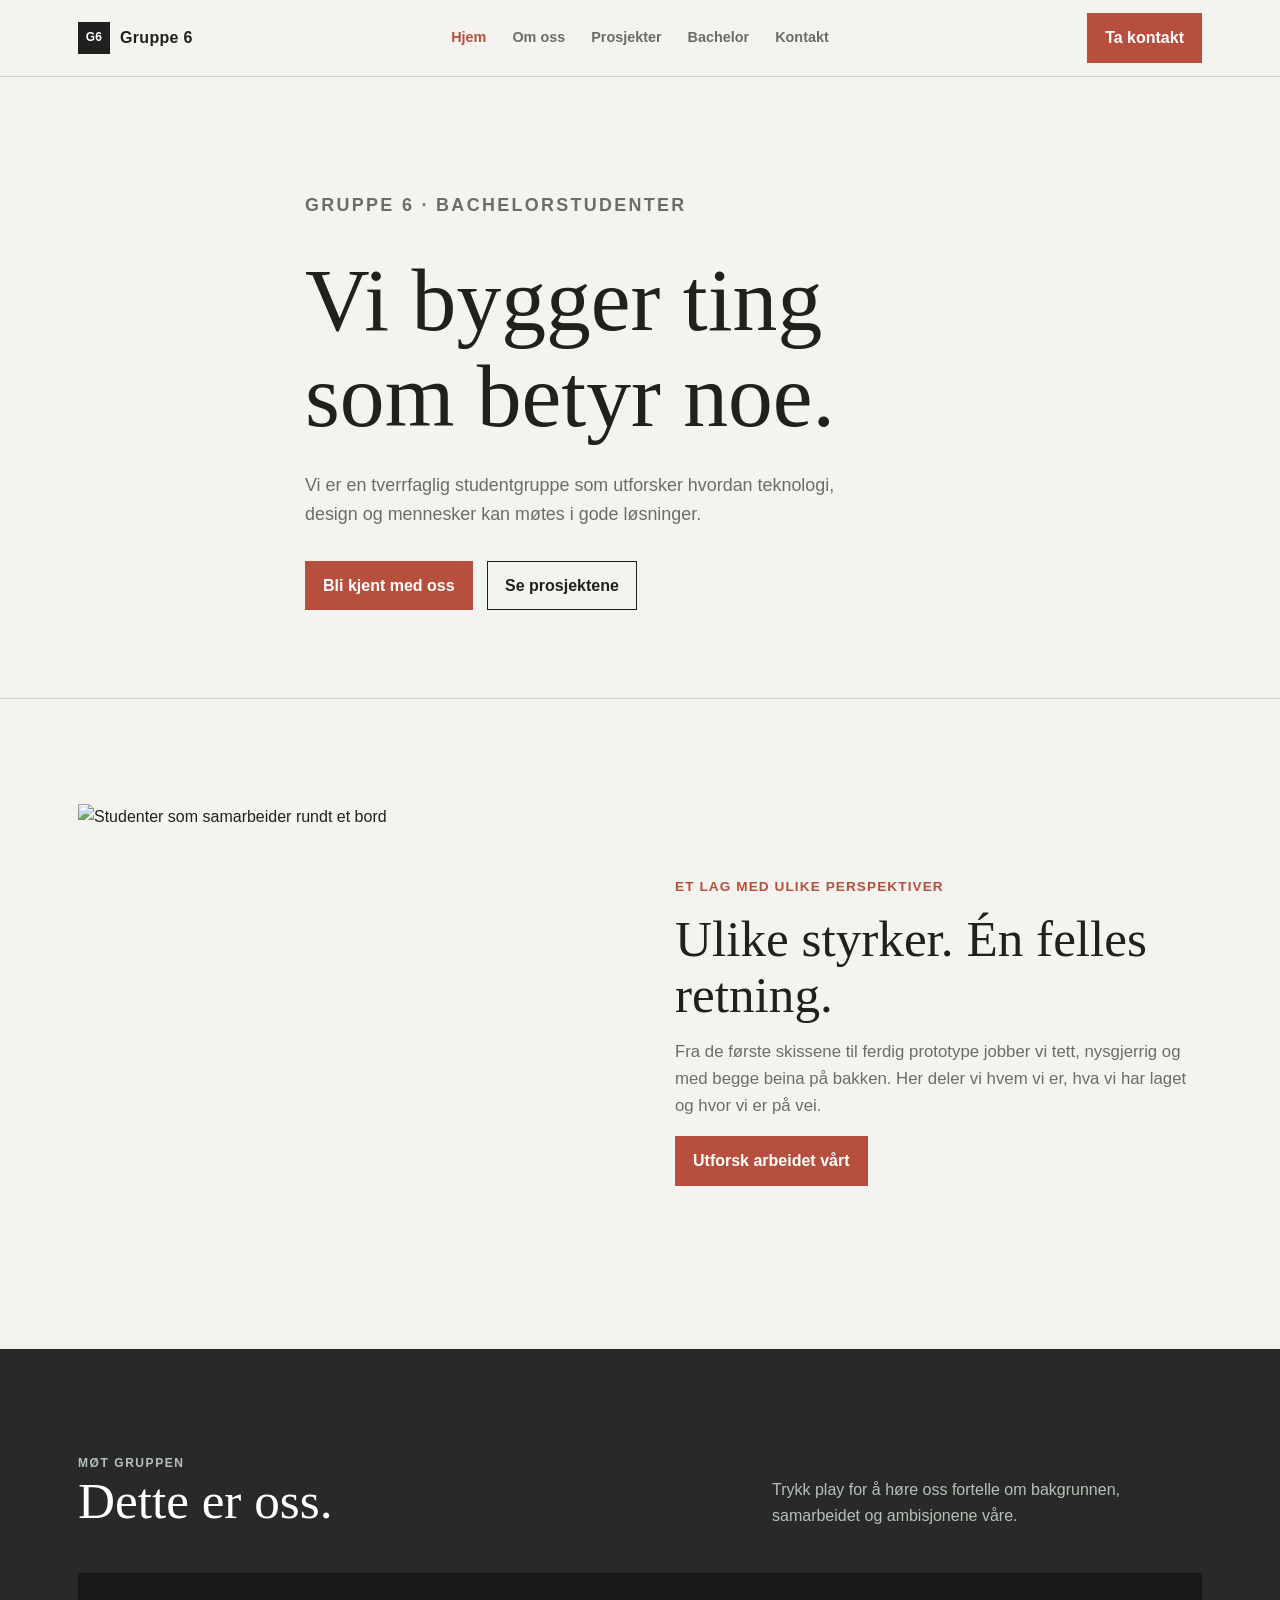
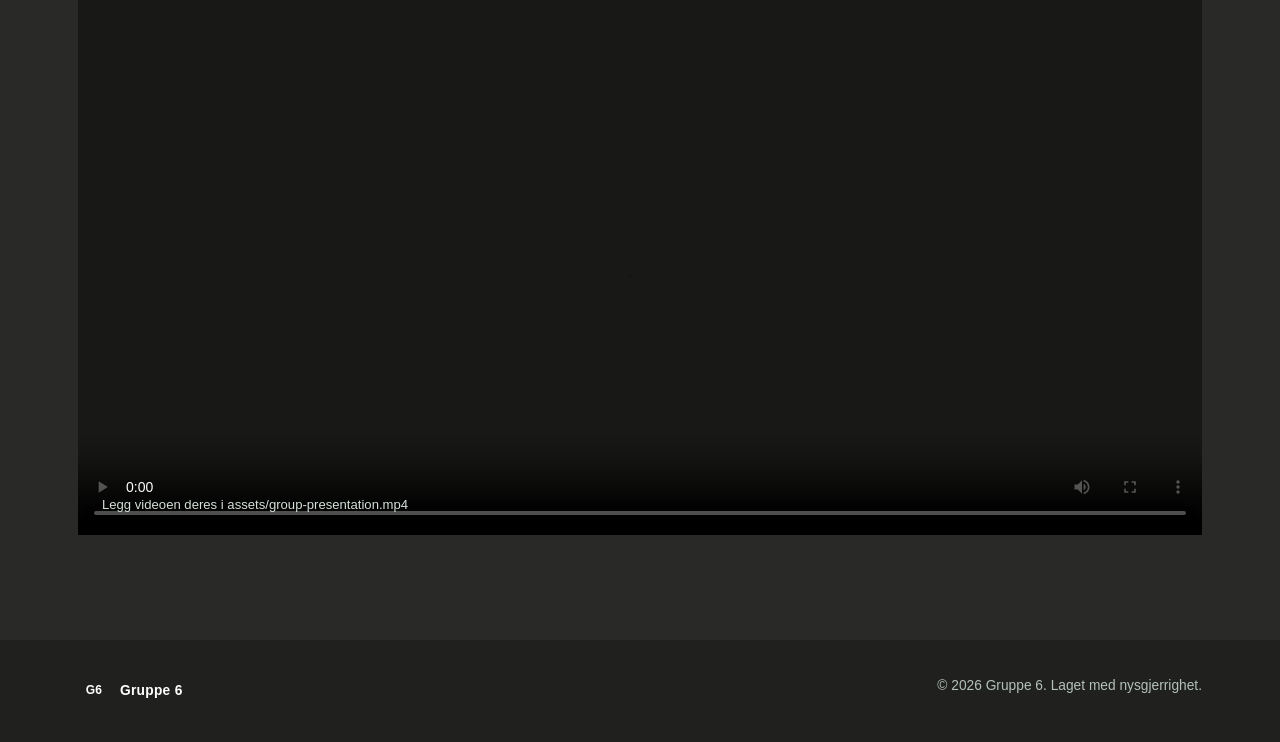
==== index.html @ b70d7d88 "Vi har begynt å lage det grunnleggende som vi skal ha i nettsiden, og legget til de ulike sidene som" ====
<!doctype html>
<html lang="no">
<head>
  <meta charset="utf-8">
  <meta name="viewport" content="width=device-width, initial-scale=1">
  <title>Gruppe 6 | Teknologi med mening</title>
  <link rel="stylesheet" href="styles.css">
</head>
<body>
  <header class="site-header"><nav class="nav" aria-label="Hovedmeny">
    <a class="logo" href="index.html"><span class="logo-mark">G6</span><span>Gruppe 6</span></a>
    <div class="nav-links"><a class="active" href="index.html">Hjem</a><a href="about.html">Om oss</a><a href="projects.html">Prosjekter</a><a href="bachelor.html">Bachelor</a><a href="contact.html">Kontakt</a></div>
    <a class="nav-cta" href="contact.html">Ta kontakt</a>
  </nav></header>

  <main>
    <section class="hero"><div class="container hero-content reveal">
      <p class="eyebrow">Gruppe 6 · Bachelorstudenter</p>
      <h1>Vi bygger ting som betyr noe.</h1>
      <p>Vi er en tverrfaglig studentgruppe som utforsker hvordan teknologi, design og mennesker kan møtes i gode løsninger.</p>
        <a class="button button-light" href="about.html">Bli kjent med oss</a>
      <a class="button button-quiet" href="projects.html">Se prosjektene</a>
    </div></section>

    <section class="section"><div class="container intro-grid">
      <img src="https://images.unsplash.com/photo-1521737711867-e3b97375f902?auto=format&fit=crop&w=1000&q=85" alt="Studenter som samarbeider rundt et bord">
      <div><p class="kicker">Et lag med ulike perspektiver</p><h2>Ulike styrker. Én felles retning.</h2><p class="prose">Fra de første skissene til ferdig prototype jobber vi tett, nysgjerrig og med begge beina på bakken. Her deler vi hvem vi er, hva vi har laget og hvor vi er på vei.</p><a class="button" href="projects.html">Utforsk arbeidet vårt</a></div>
    </div></section>

    <section class="section dark-band"><div class="container">
      <div class="section-head"><div><p class="eyebrow">Møt gruppen</p><h2>Dette er oss.</h2></div><p>Trykk play for å høre oss fortelle om bakgrunnen, samarbeidet og ambisjonene våre.</p></div>
      <div class="video-frame"><video controls preload="metadata" poster="https://images.unsplash.com/photo-1529156069898-49953e39b3ac?auto=format&fit=crop&w=1400&q=80"><source src="assets/group-presentation.mp4" type="video/mp4">Nettleseren din støtter ikke videoavspilling.</video><span class="video-note">Legg videoen deres i assets/group-presentation.mp4</span></div>
    </div></section>
  </main>
  <footer class="site-footer"><div class="container footer-row"><a class="logo" href="index.html"><span class="logo-mark">G6</span><span>Gruppe 6</span></a><span>© <span data-year></span> Gruppe 6. Laget med nysgjerrighet.</span></div></footer>
  <script src="script.js"></script>
</body>
</html>
---- styles.css ----
:root {
  --ink: #20211f;
  --muted: #6b6d67;
  --paper: #f4f3ef;
  --white: #ffffff;
  --line: #d5d3cc;
  --accent: #b64f3d;
  --accent-dark: #8e392d;
  --display: Georgia, 'Times New Roman', serif;
  --body: 'Avenir Next', 'Helvetica Neue', sans-serif;
}

* { box-sizing: border-box; }
html { scroll-behavior: smooth; }
body { margin: 0; color: var(--ink); background: var(--paper); font-family: var(--body); line-height: 1.6; }
a { color: inherit; text-decoration: none; }
img { display: block; max-width: 100%; }

.site-header { position: sticky; top: 0; z-index: 10; background: rgba(244,243,239,.96); border-bottom: 1px solid var(--line); }
.nav { max-width: 1180px; margin: auto; min-height: 76px; padding: 0 28px; display: flex; align-items: center; justify-content: space-between; gap: 24px; }
.logo { display: flex; align-items: center; gap: 10px; font-weight: 700; letter-spacing: .02em; }
.logo-mark { width: 32px; height: 32px; display: grid; place-items: center; color: var(--white); background: var(--ink); border-radius: 0; font-size: .75rem; }
.nav-links { display: flex; align-items: center; gap: 26px; font-size: .9rem; font-weight: 600; }
.nav-links a { color: var(--muted); transition: color .2s ease; }
.nav-links a:hover, .nav-links a.active { color: var(--accent); }
.nav-cta, .button { display: inline-flex; align-items: center; justify-content: center; border: 1px solid var(--accent); border-radius: 0; padding: 11px 17px; background: var(--accent); color: var(--white); font: inherit; font-weight: 700; cursor: pointer; transition: background .2s ease, color .2s ease; }
.nav-cta:hover, .button:hover { background: var(--accent-dark); }

.container { max-width: 1180px; margin: auto; padding: 0 28px; }
.hero { min-height: 620px; display: flex; align-items: center; background: var(--paper); color: var(--ink); border-bottom: 1px solid var(--line); }
.hero-content { max-width: 670px; padding: 88px 0; }
.eyebrow { margin: 0 0 18px; color: var(--accent); font-weight: 800; font-size: .75rem; letter-spacing: .13em; text-transform: uppercase; }
h1, h2, h3 { line-height: 1.08; margin: 0; }
h1 { max-width: 720px; font-family: var(--display); font-size: clamp(3.5rem, 7vw, 6.4rem); font-weight: 400; letter-spacing: 0; }
h2 { font-family: var(--display); font-size: clamp(2.2rem, 4vw, 4rem); font-weight: 400; letter-spacing: 0; }
h3 { font-size: 1.25rem; }
.hero p { max-width: 560px; margin: 26px 0 32px; color: var(--muted); font-size: 1.12rem; }
.button-light { background: var(--accent); color: var(--white); }
.button-quiet { background: transparent; color: var(--ink); border-color: var(--ink); margin-left: 10px; }
.button-quiet:hover { background: var(--ink); color: var(--white); }

.section { padding: 105px 0; }
.section-head { display: flex; justify-content: space-between; align-items: end; gap: 40px; margin-bottom: 44px; }
.section-head p { max-width: 430px; margin: 0; color: var(--muted); }
.intro-grid { display: grid; grid-template-columns: 1fr 1fr; gap: 70px; align-items: center; }
.intro-grid img { width: 100%; height: 440px; object-fit: cover; border-radius: 0; filter: saturate(.7); }
.kicker { color: var(--accent); font-size: .85rem; font-weight: 800; letter-spacing: .08em; text-transform: uppercase; }
.prose { color: var(--muted); font-size: 1.05rem; }
.stats { display: grid; grid-template-columns: repeat(3, 1fr); gap: 18px; margin-top: 34px; }
.stat { padding-top: 18px; border-top: 1px solid var(--accent); }
.stat strong { display: block; font-family: var(--display); font-size: 2.1rem; font-weight: 400; }
.stat span { color: var(--muted); font-size: .88rem; }

.project-grid { display: grid; grid-template-columns: repeat(3, 1fr); gap: 22px; }
.project-card { overflow: hidden; background: var(--white); border: 1px solid var(--line); border-radius: 0; box-shadow: none; }
.project-card img { width: 100%; height: 205px; object-fit: cover; }
.project-card-body { padding: 24px; }
.project-card-body p { color: var(--muted); font-size: .94rem; }
.tag { display: inline-block; margin-bottom: 13px; color: var(--accent); font-size: .72rem; font-weight: 800; letter-spacing: .08em; text-transform: uppercase; }

.dark-band { color: var(--white); background: #292a27; }
.dark-band .section-head p, .dark-band .prose { color: #b4c1ba; }
.video-frame { overflow: hidden; position: relative; min-height: 380px; display: grid; place-items: center; background: #181916; border-radius: 0; }
.video-frame video { width: 100%; min-height: 380px; object-fit: cover; }
.video-note { position: absolute; inset: auto 24px 20px; color: #d5e0da; font-size: .82rem; pointer-events: none; }

.page-hero { padding: 100px 0 80px; background: #e8e6df; border-bottom: 1px solid var(--line); }
.page-hero p { max-width: 620px; margin: 24px 0 0; color: var(--muted); font-size: 1.12rem; }
.timeline { display: grid; grid-template-columns: 150px 1fr; gap: 24px; padding: 30px 0; border-top: 1px solid var(--line); }
.timeline:last-child { border-bottom: 1px solid var(--line); }
.timeline-year { color: var(--teal); font-weight: 800; }
.timeline p { margin: 8px 0 0; color: var(--muted); }

.contact-layout { display: grid; grid-template-columns: .8fr 1.2fr; gap: 80px; align-items: start; }
.contact-details { color: var(--muted); }
.contact-details a { color: var(--accent-dark); font-weight: 700; }
form { padding: 34px; background: var(--white); border: 1px solid var(--line); border-radius: 0; box-shadow: none; }
.form-grid { display: grid; grid-template-columns: 1fr 1fr; gap: 18px; }
label { display: grid; gap: 7px; color: var(--ink); font-size: .84rem; font-weight: 700; }
input, textarea { width: 100%; padding: 13px 14px; color: var(--ink); background: var(--paper); border: 1px solid var(--line); border-radius: 0; font: inherit; }
input:focus, textarea:focus { outline: 2px solid var(--accent); outline-offset: 1px; }
textarea { min-height: 150px; resize: vertical; }
.full { grid-column: 1 / -1; }
.form-status { margin: 16px 0 0; color: var(--accent-dark); font-weight: 700; }

.site-footer { padding: 35px 0; color: #b4c1ba; background: var(--ink); }
.footer-row { display: flex; justify-content: space-between; gap: 20px; font-size: .86rem; }
.footer-row a { color: var(--white); }
.reveal { animation: rise .7s both; }
@keyframes rise { from { opacity: 0; transform: translateY(18px); } to { opacity: 1; transform: translateY(0); } }

@media (max-width: 760px) {
  .nav { min-height: auto; padding: 18px 20px; align-items: flex-start; flex-wrap: wrap; }
  .nav-links { order: 3; width: 100%; gap: 15px; overflow-x: auto; font-size: .82rem; }
  .nav-cta { padding: 9px 12px; font-size: .82rem; }
  .container { padding: 0 20px; }
  .hero { min-height: 610px; }
  .hero-content { padding: 70px 0; }
  h1 { font-size: clamp(3rem, 16vw, 5rem); }
  .section { padding: 70px 0; }
  .section-head, .intro-grid, .contact-layout { display: block; }
  .section-head p { margin-top: 20px; }
  .intro-grid img { height: 300px; margin-bottom: 35px; }
  .project-grid { grid-template-columns: 1fr; }
  .stats { gap: 10px; }
  .stat strong { font-size: 1.7rem; }
  .timeline { grid-template-columns: 1fr; gap: 8px; }
  form { margin-top: 40px; padding: 22px; }
  .form-grid { grid-template-columns: 1fr; }
  .full { grid-column: auto; }
  .button-quiet { margin: 10px 0 0; }
  .footer-row { display: block; }
  .footer-row span { display: block; margin-top: 8px; }
}
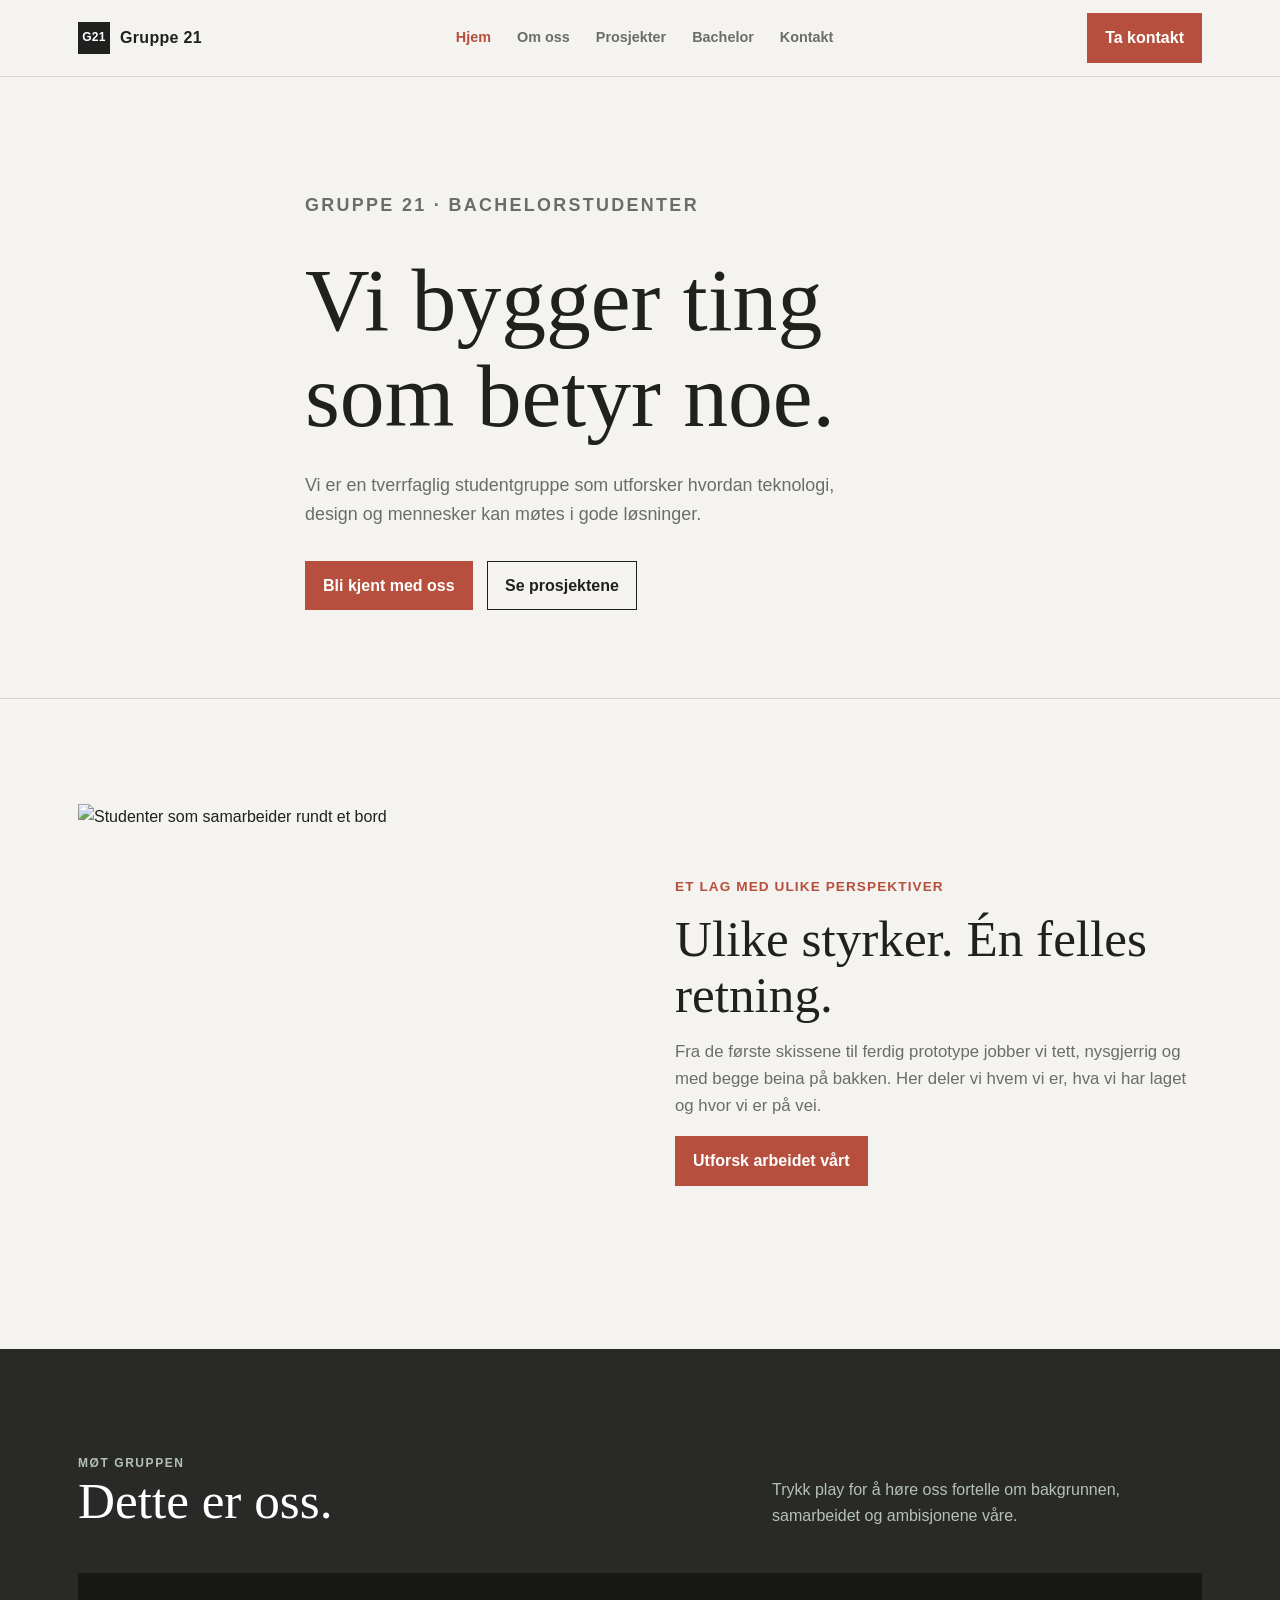
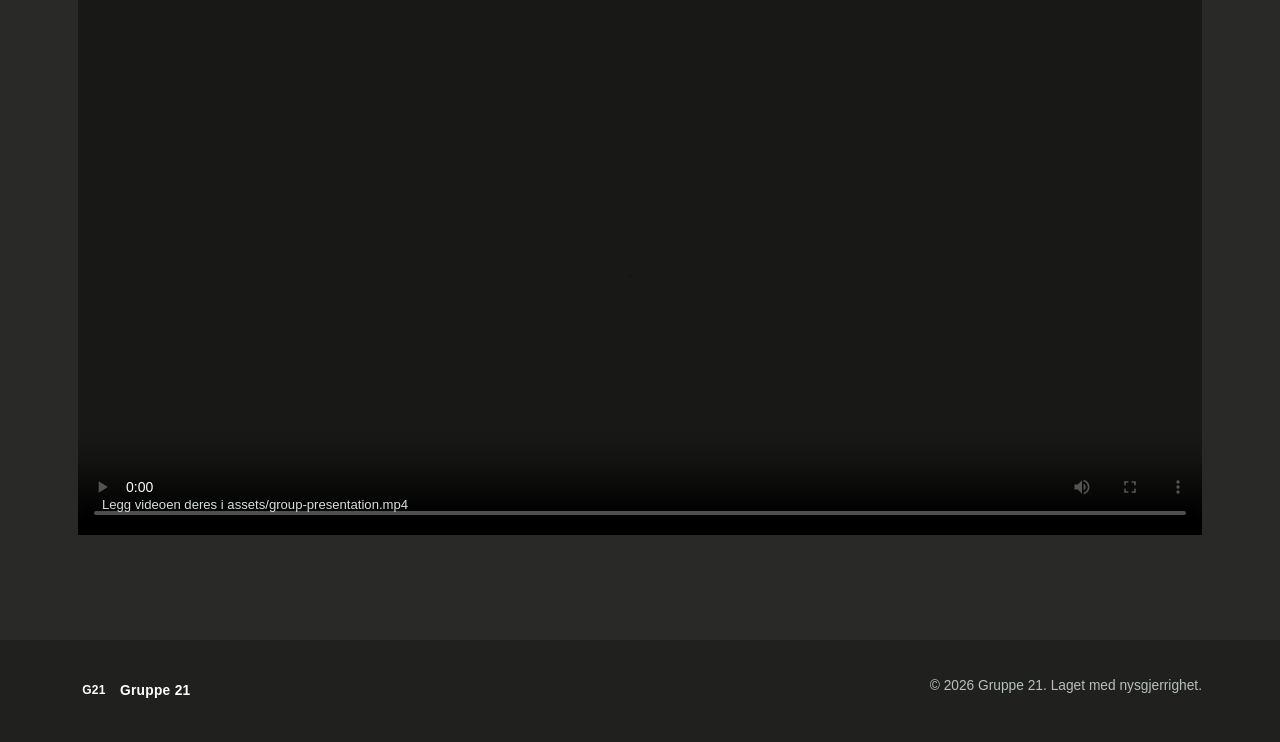
==== commit 3838d308: "Update branding from Gruppe 6 to Gruppe 21 in index.html" ====
--- a/index.html
+++ b/index.html
@@ -3,19 +3,19 @@
 <head>
   <meta charset="utf-8">
   <meta name="viewport" content="width=device-width, initial-scale=1">
-  <title>Gruppe 6 | Teknologi med mening</title>
+  <title>Gruppe 21 | Teknologi med mening</title>
   <link rel="stylesheet" href="styles.css">
 </head>
 <body>
   <header class="site-header"><nav class="nav" aria-label="Hovedmeny">
-    <a class="logo" href="index.html"><span class="logo-mark">G6</span><span>Gruppe 6</span></a>
+    <a class="logo" href="index.html"><span class="logo-mark">G21</span><span>Gruppe 21</span></a>
     <div class="nav-links"><a class="active" href="index.html">Hjem</a><a href="about.html">Om oss</a><a href="projects.html">Prosjekter</a><a href="bachelor.html">Bachelor</a><a href="contact.html">Kontakt</a></div>
     <a class="nav-cta" href="contact.html">Ta kontakt</a>
   </nav></header>
 
   <main>
     <section class="hero"><div class="container hero-content reveal">
-      <p class="eyebrow">Gruppe 6 · Bachelorstudenter</p>
+      <p class="eyebrow">Gruppe 21 · Bachelorstudenter</p>
       <h1>Vi bygger ting som betyr noe.</h1>
       <p>Vi er en tverrfaglig studentgruppe som utforsker hvordan teknologi, design og mennesker kan møtes i gode løsninger.</p>
         <a class="button button-light" href="about.html">Bli kjent med oss</a>
@@ -32,7 +32,7 @@
       <div class="video-frame"><video controls preload="metadata" poster="https://images.unsplash.com/photo-1529156069898-49953e39b3ac?auto=format&fit=crop&w=1400&q=80"><source src="assets/group-presentation.mp4" type="video/mp4">Nettleseren din støtter ikke videoavspilling.</video><span class="video-note">Legg videoen deres i assets/group-presentation.mp4</span></div>
     </div></section>
   </main>
-  <footer class="site-footer"><div class="container footer-row"><a class="logo" href="index.html"><span class="logo-mark">G6</span><span>Gruppe 6</span></a><span>© <span data-year></span> Gruppe 6. Laget med nysgjerrighet.</span></div></footer>
+  <footer class="site-footer"><div class="container footer-row"><a class="logo" href="index.html"><span class="logo-mark">G21</span><span>Gruppe 21</span></a><span>© <span data-year></span> Gruppe 21. Laget med nysgjerrighet.</span></div></footer>
   <script src="script.js"></script>
 </body>
 </html>
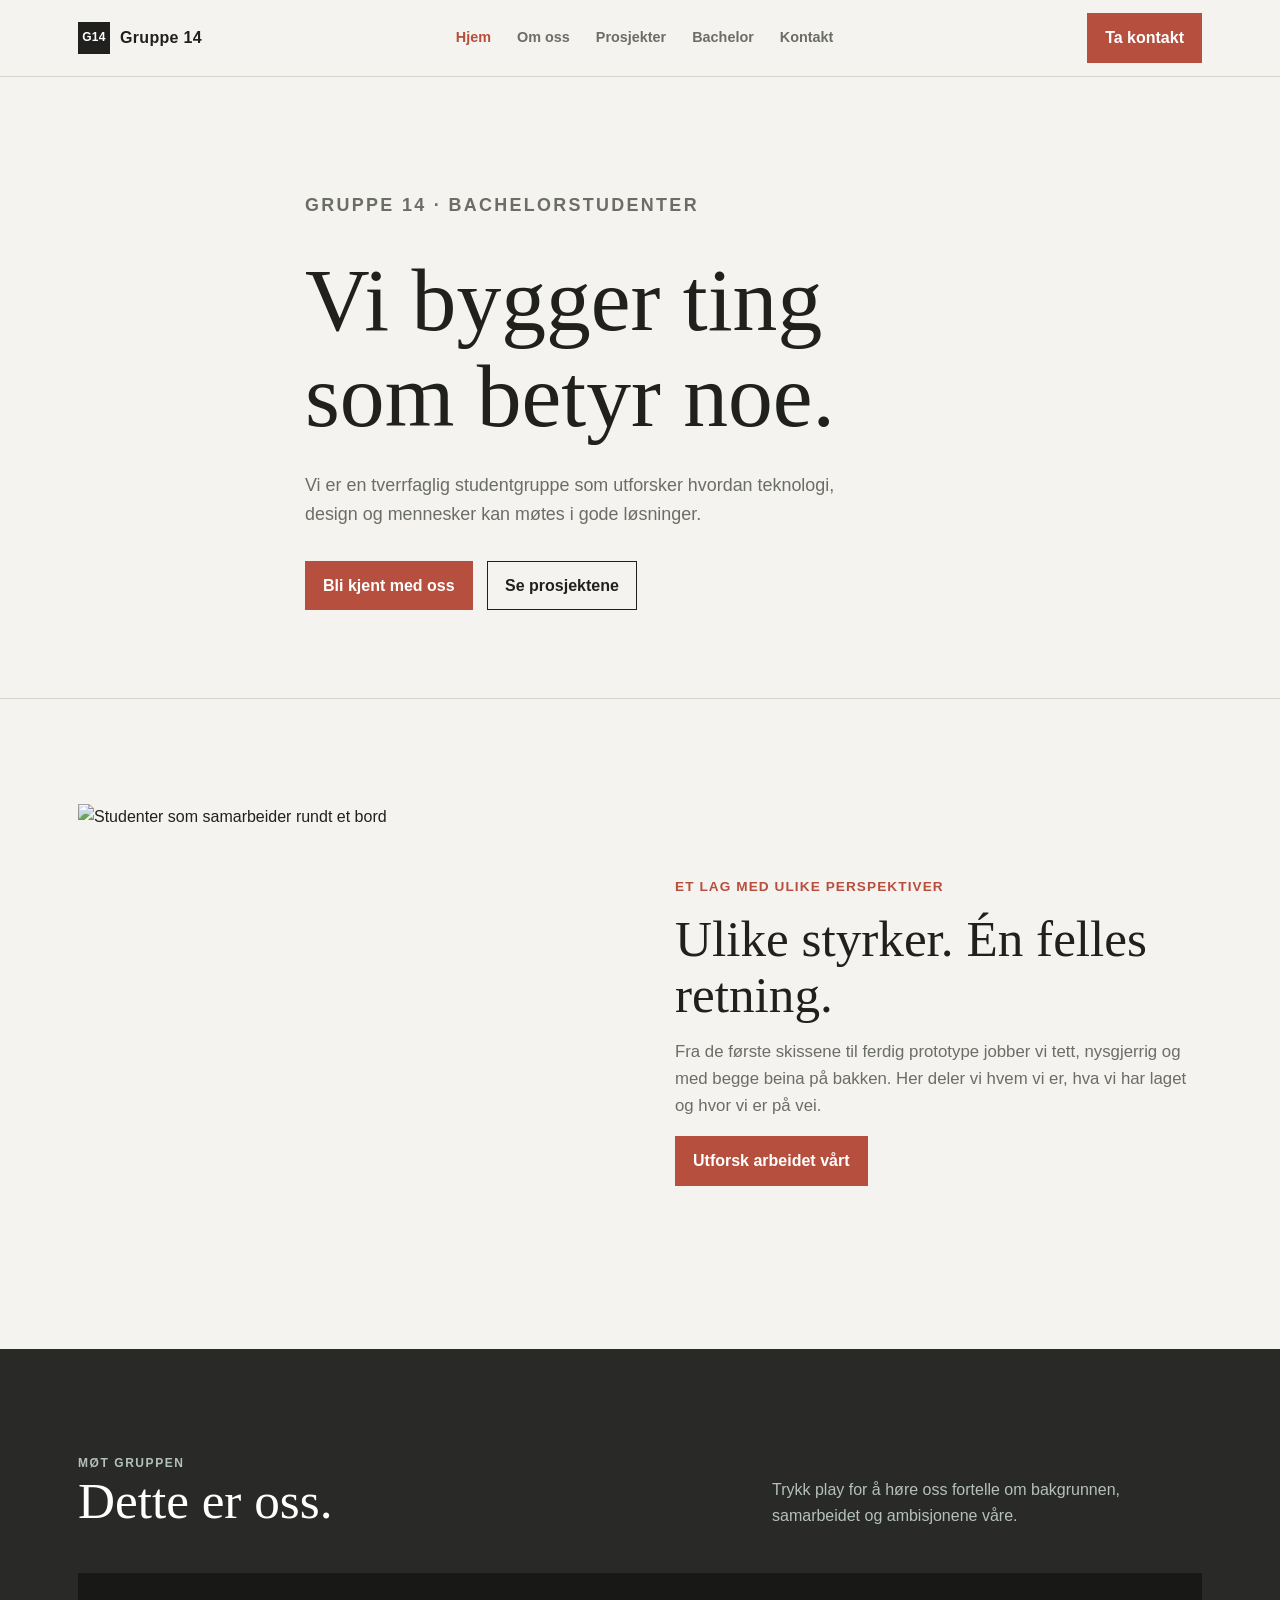
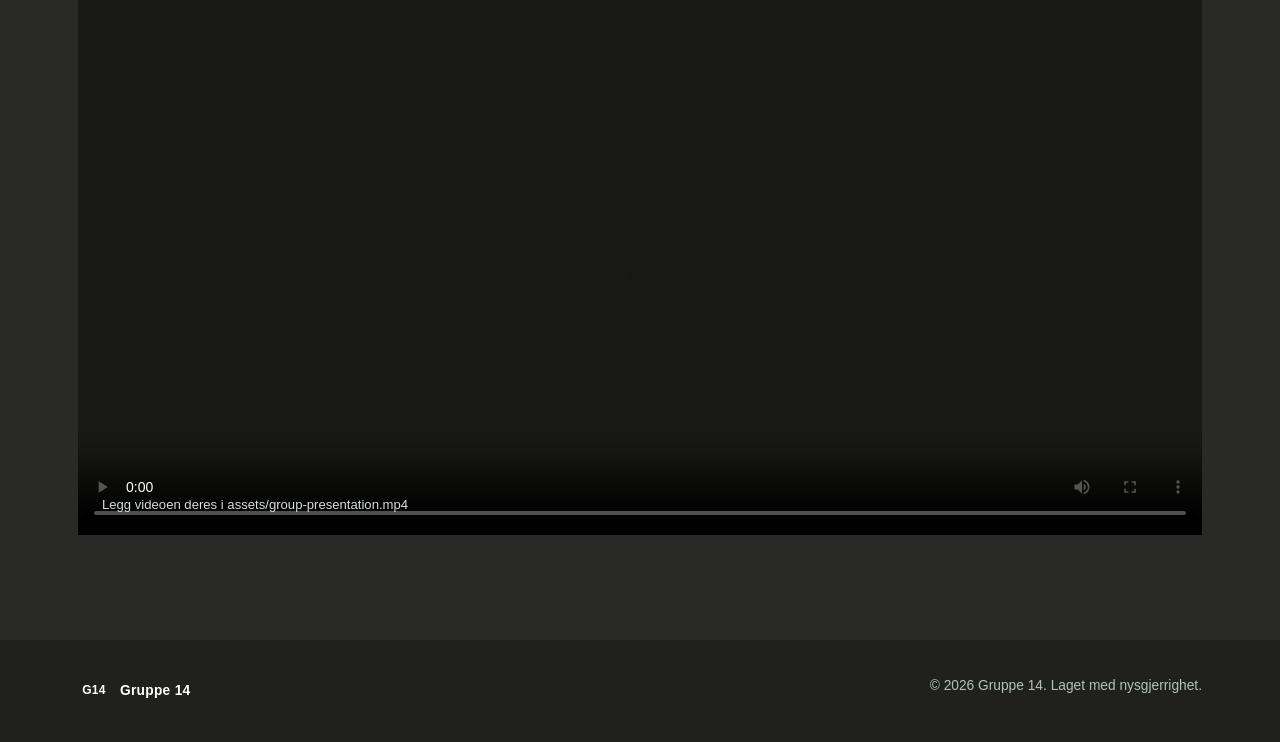
==== commit 49543482: "Update branding from Gruppe 6 to Gruppe 14 across all relevant files" ====
--- a/index.html
+++ b/index.html
@@ -3,19 +3,19 @@
 <head>
   <meta charset="utf-8">
   <meta name="viewport" content="width=device-width, initial-scale=1">
-  <title>Gruppe 21 | Teknologi med mening</title>
+  <title>Gruppe 14 | Teknologi med mening</title>
   <link rel="stylesheet" href="styles.css">
 </head>
 <body>
   <header class="site-header"><nav class="nav" aria-label="Hovedmeny">
-    <a class="logo" href="index.html"><span class="logo-mark">G21</span><span>Gruppe 21</span></a>
+    <a class="logo" href="index.html"><span class="logo-mark">G14</span><span>Gruppe 14</span></a>
     <div class="nav-links"><a class="active" href="index.html">Hjem</a><a href="about.html">Om oss</a><a href="projects.html">Prosjekter</a><a href="bachelor.html">Bachelor</a><a href="contact.html">Kontakt</a></div>
     <a class="nav-cta" href="contact.html">Ta kontakt</a>
   </nav></header>
 
   <main>
     <section class="hero"><div class="container hero-content reveal">
-      <p class="eyebrow">Gruppe 21 · Bachelorstudenter</p>
+      <p class="eyebrow">Gruppe 14 · Bachelorstudenter</p>
       <h1>Vi bygger ting som betyr noe.</h1>
       <p>Vi er en tverrfaglig studentgruppe som utforsker hvordan teknologi, design og mennesker kan møtes i gode løsninger.</p>
         <a class="button button-light" href="about.html">Bli kjent med oss</a>
@@ -32,7 +32,7 @@
       <div class="video-frame"><video controls preload="metadata" poster="https://images.unsplash.com/photo-1529156069898-49953e39b3ac?auto=format&fit=crop&w=1400&q=80"><source src="assets/group-presentation.mp4" type="video/mp4">Nettleseren din støtter ikke videoavspilling.</video><span class="video-note">Legg videoen deres i assets/group-presentation.mp4</span></div>
     </div></section>
   </main>
-  <footer class="site-footer"><div class="container footer-row"><a class="logo" href="index.html"><span class="logo-mark">G21</span><span>Gruppe 21</span></a><span>© <span data-year></span> Gruppe 21. Laget med nysgjerrighet.</span></div></footer>
+  <footer class="site-footer"><div class="container footer-row"><a class="logo" href="index.html"><span class="logo-mark">G14</span><span>Gruppe 14</span></a><span>© <span data-year></span> Gruppe 14. Laget med nysgjerrighet.</span></div></footer>
   <script src="script.js"></script>
 </body>
 </html>
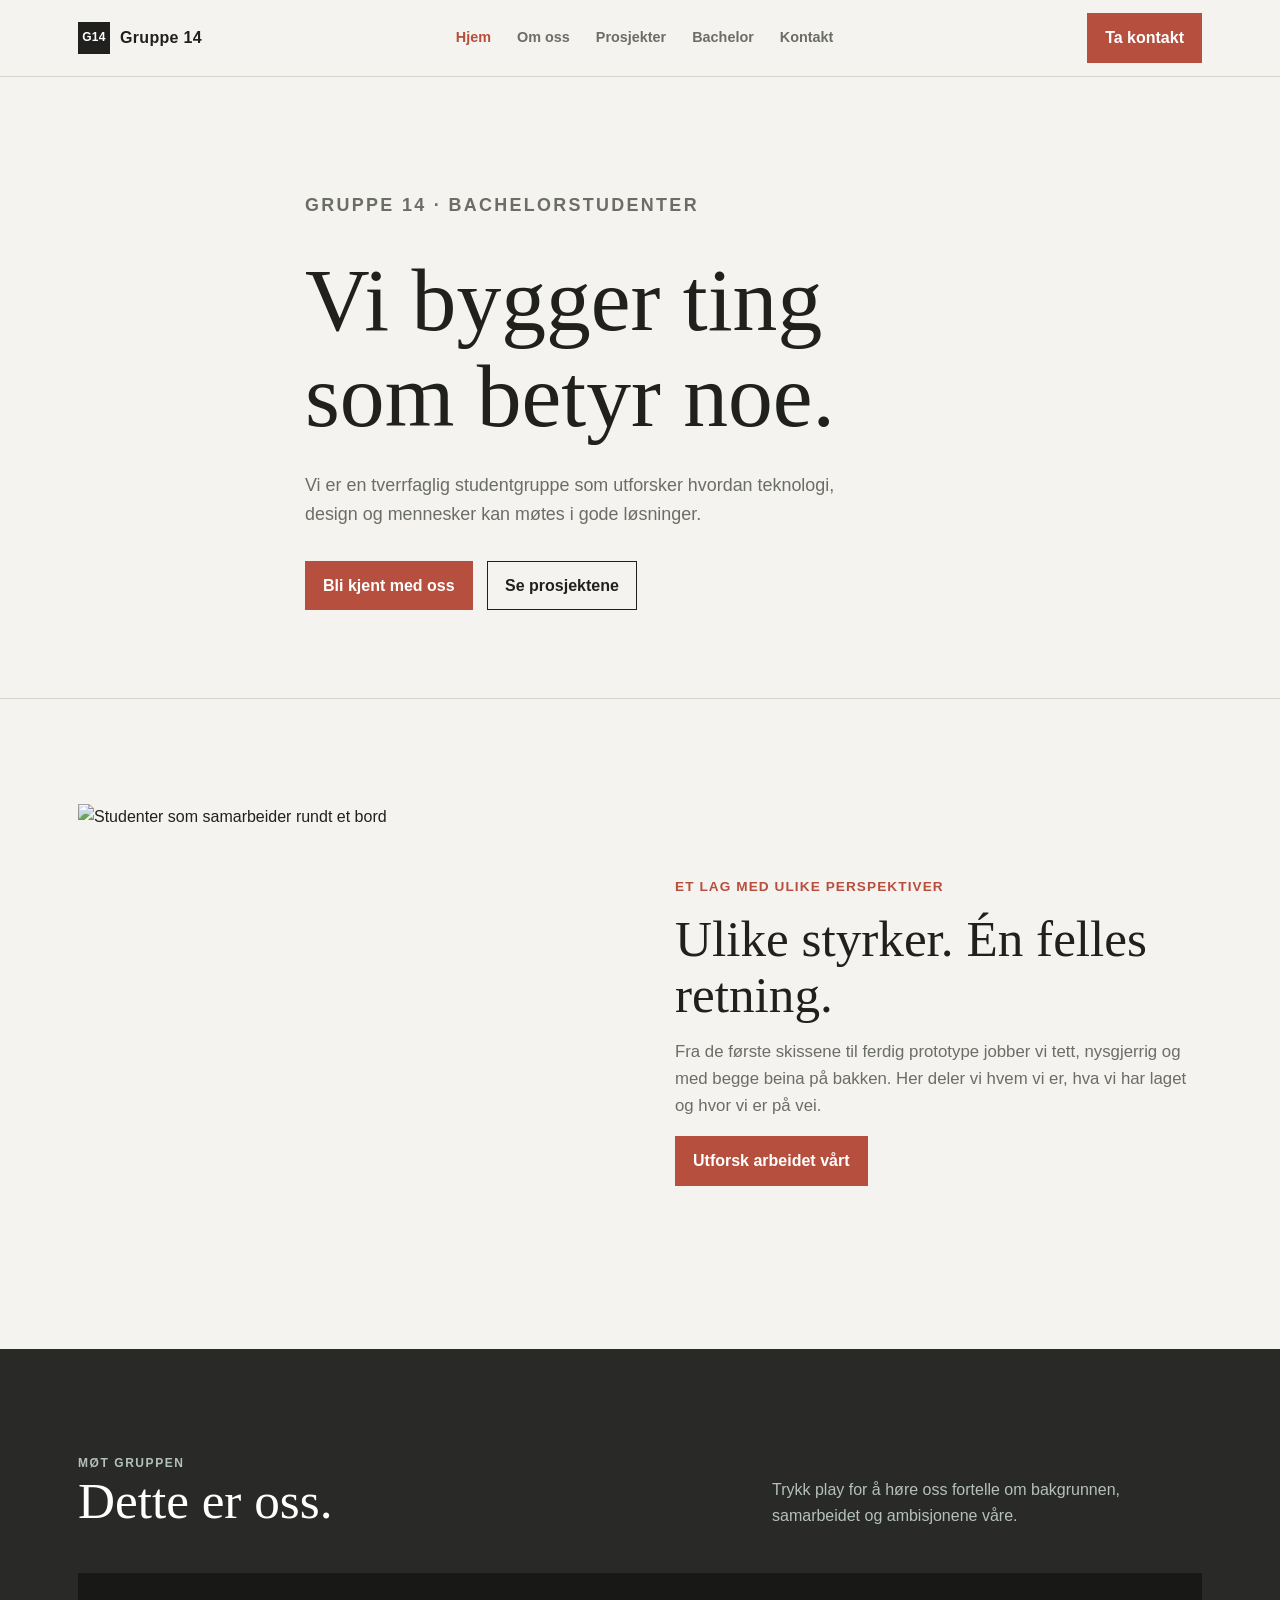
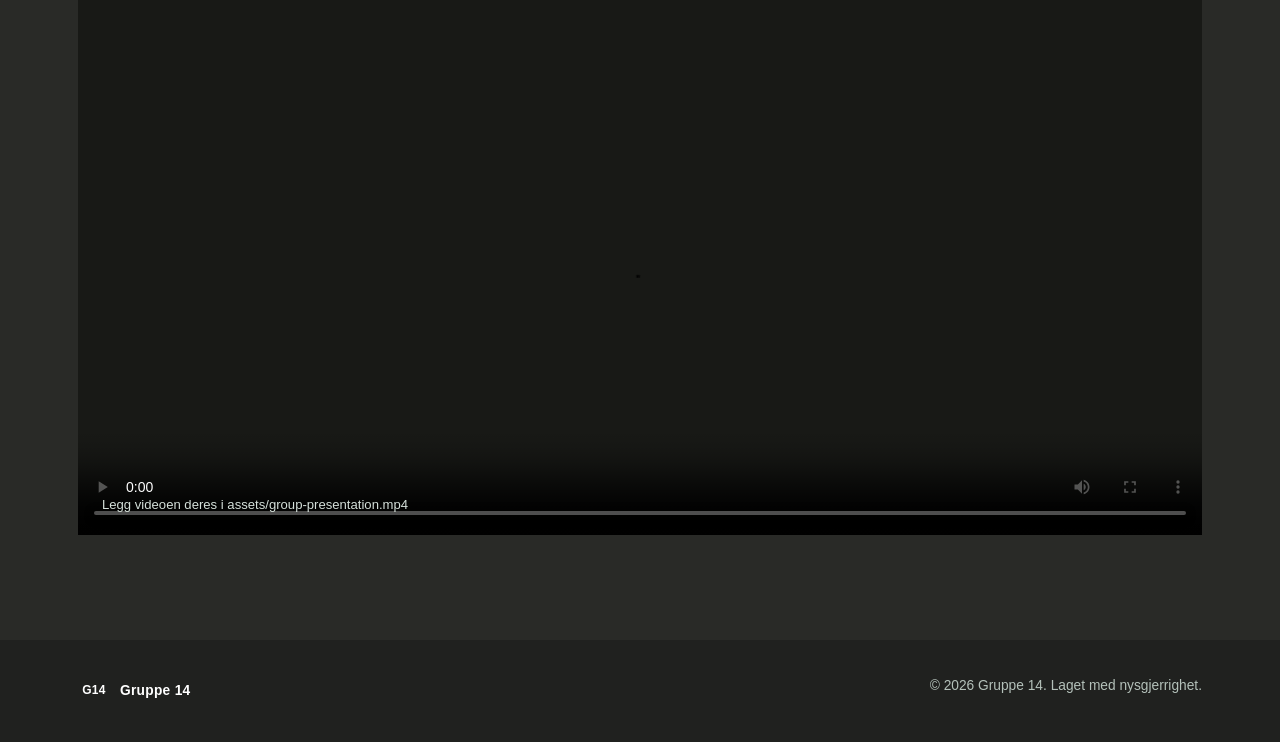
==== commit 074cb63a: "Oppdatert egen branch" ====
--- a/index.html
+++ b/index.html
@@ -8,7 +8,7 @@
 </head>
 <body>
   <header class="site-header"><nav class="nav" aria-label="Hovedmeny">
-    <a class="logo" href="index.html"><span class="logo-mark">G14</span><span>Gruppe 14</span></a>
+    <a class="logo" href="index.html"><span class="logo-mark">G14</span><span>Gruppe 14 </span></a>
     <div class="nav-links"><a class="active" href="index.html">Hjem</a><a href="about.html">Om oss</a><a href="projects.html">Prosjekter</a><a href="bachelor.html">Bachelor</a><a href="contact.html">Kontakt</a></div>
     <a class="nav-cta" href="contact.html">Ta kontakt</a>
   </nav></header>
--- a/styles.css
+++ b/styles.css
@@ -42,6 +42,8 @@
 .section { padding: 105px 0; }
 .section-head { display: flex; justify-content: space-between; align-items: end; gap: 40px; margin-bottom: 44px; }
 .section-head p { max-width: 430px; margin: 0; color: var(--muted); }
+.section-head.center { flex-direction: column; align-items: center; text-align: center; gap: 14px; }
+.section-head.center p { max-width: 480px; }
 .intro-grid { display: grid; grid-template-columns: 1fr 1fr; gap: 70px; align-items: center; }
 .intro-grid img { width: 100%; height: 440px; object-fit: cover; border-radius: 0; filter: saturate(.7); }
 .kicker { color: var(--accent); font-size: .85rem; font-weight: 800; letter-spacing: .08em; text-transform: uppercase; }
@@ -57,6 +59,21 @@
 .project-card-body { padding: 24px; }
 .project-card-body p { color: var(--muted); font-size: .94rem; }
 .tag { display: inline-block; margin-bottom: 13px; color: var(--accent); font-size: .72rem; font-weight: 800; letter-spacing: .08em; text-transform: uppercase; }
+
+.team-section { background: #e8e6df; border-bottom: 1px solid var(--line); }
+.team-grid { display: flex; flex-direction: column; gap: 32px; }
+.team-row { display: flex; justify-content: center; gap: 32px; flex-wrap: wrap; }
+.team-card { flex: 1 1 300px; max-width: 340px; overflow: hidden; background: var(--white); border: 1px solid var(--line); border-radius: 0; box-shadow: none; transition: transform .25s ease, box-shadow .25s ease; }
+.team-card:hover { transform: translateY(-6px); box-shadow: 0 20px 40px rgba(32,33,31,.14); }
+.team-photo { position: relative; width: 100%; aspect-ratio: 4 / 5; margin: 0; display: grid; place-items: center; background: var(--paper); border-bottom: 1px solid var(--line); overflow: hidden; }
+.team-photo img { width: 100%; height: 100%; object-fit: cover; }
+.team-photo-placeholder { color: var(--muted); font-size: .82rem; text-align: center; padding: 0 12px; }
+.team-card-body { padding: 26px; }
+.team-card-body h3 { margin-bottom: 12px; }
+.team-card-body p { margin: 0 0 20px; color: var(--muted); font-size: .97rem; }
+.team-links { display: flex; gap: 10px; }
+.team-links a { display: grid; place-items: center; width: 36px; height: 36px; color: var(--ink); border: 1px solid var(--line); transition: background .2s ease, color .2s ease, border-color .2s ease; }
+.team-links a:hover { color: var(--white); background: var(--accent); border-color: var(--accent); }
 
 .dark-band { color: var(--white); background: #292a27; }
 .dark-band .section-head p, .dark-band .prose { color: #b4c1ba; }
@@ -74,14 +91,13 @@
 .contact-layout { display: grid; grid-template-columns: .8fr 1.2fr; gap: 80px; align-items: start; }
 .contact-details { color: var(--muted); }
 .contact-details a { color: var(--accent-dark); font-weight: 700; }
-form { padding: 34px; background: var(--white); border: 1px solid var(--line); border-radius: 0; box-shadow: none; }
-.form-grid { display: grid; grid-template-columns: 1fr 1fr; gap: 18px; }
-label { display: grid; gap: 7px; color: var(--ink); font-size: .84rem; font-weight: 700; }
-input, textarea { width: 100%; padding: 13px 14px; color: var(--ink); background: var(--paper); border: 1px solid var(--line); border-radius: 0; font: inherit; }
-input:focus, textarea:focus { outline: 2px solid var(--accent); outline-offset: 1px; }
-textarea { min-height: 150px; resize: vertical; }
-.full { grid-column: 1 / -1; }
-.form-status { margin: 16px 0 0; color: var(--accent-dark); font-weight: 700; }
+.contact-card { padding: 34px; background: var(--white); border: 1px solid var(--line); }
+.contact-card h3 { margin-bottom: 18px; }
+.contact-reasons { margin: 0 0 24px; padding: 0; list-style: none; }
+.contact-reasons li { padding: 14px 0; border-top: 1px solid var(--line); color: var(--muted); font-size: .95rem; }
+.contact-reasons strong { color: var(--ink); }
+.contact-card .prose { margin-bottom: 26px; }
+.contact-note { margin: 14px 0 0; color: var(--muted); font-size: .82rem; }
 
 .site-footer { padding: 35px 0; color: #b4c1ba; background: var(--ink); }
 .footer-row { display: flex; justify-content: space-between; gap: 20px; font-size: .86rem; }
@@ -100,15 +116,14 @@
   .section { padding: 70px 0; }
   .section-head, .intro-grid, .contact-layout { display: block; }
   .section-head p { margin-top: 20px; }
+  .section-head.center { display: flex; }
   .intro-grid img { height: 300px; margin-bottom: 35px; }
   .project-grid { grid-template-columns: 1fr; }
   .stats { gap: 10px; }
   .stat strong { font-size: 1.7rem; }
   .timeline { grid-template-columns: 1fr; gap: 8px; }
-  form { margin-top: 40px; padding: 22px; }
-  .form-grid { grid-template-columns: 1fr; }
-  .full { grid-column: auto; }
+  .contact-card { margin-top: 40px; padding: 22px; }
   .button-quiet { margin: 10px 0 0; }
   .footer-row { display: block; }
   .footer-row span { display: block; margin-top: 8px; }
-}
+}
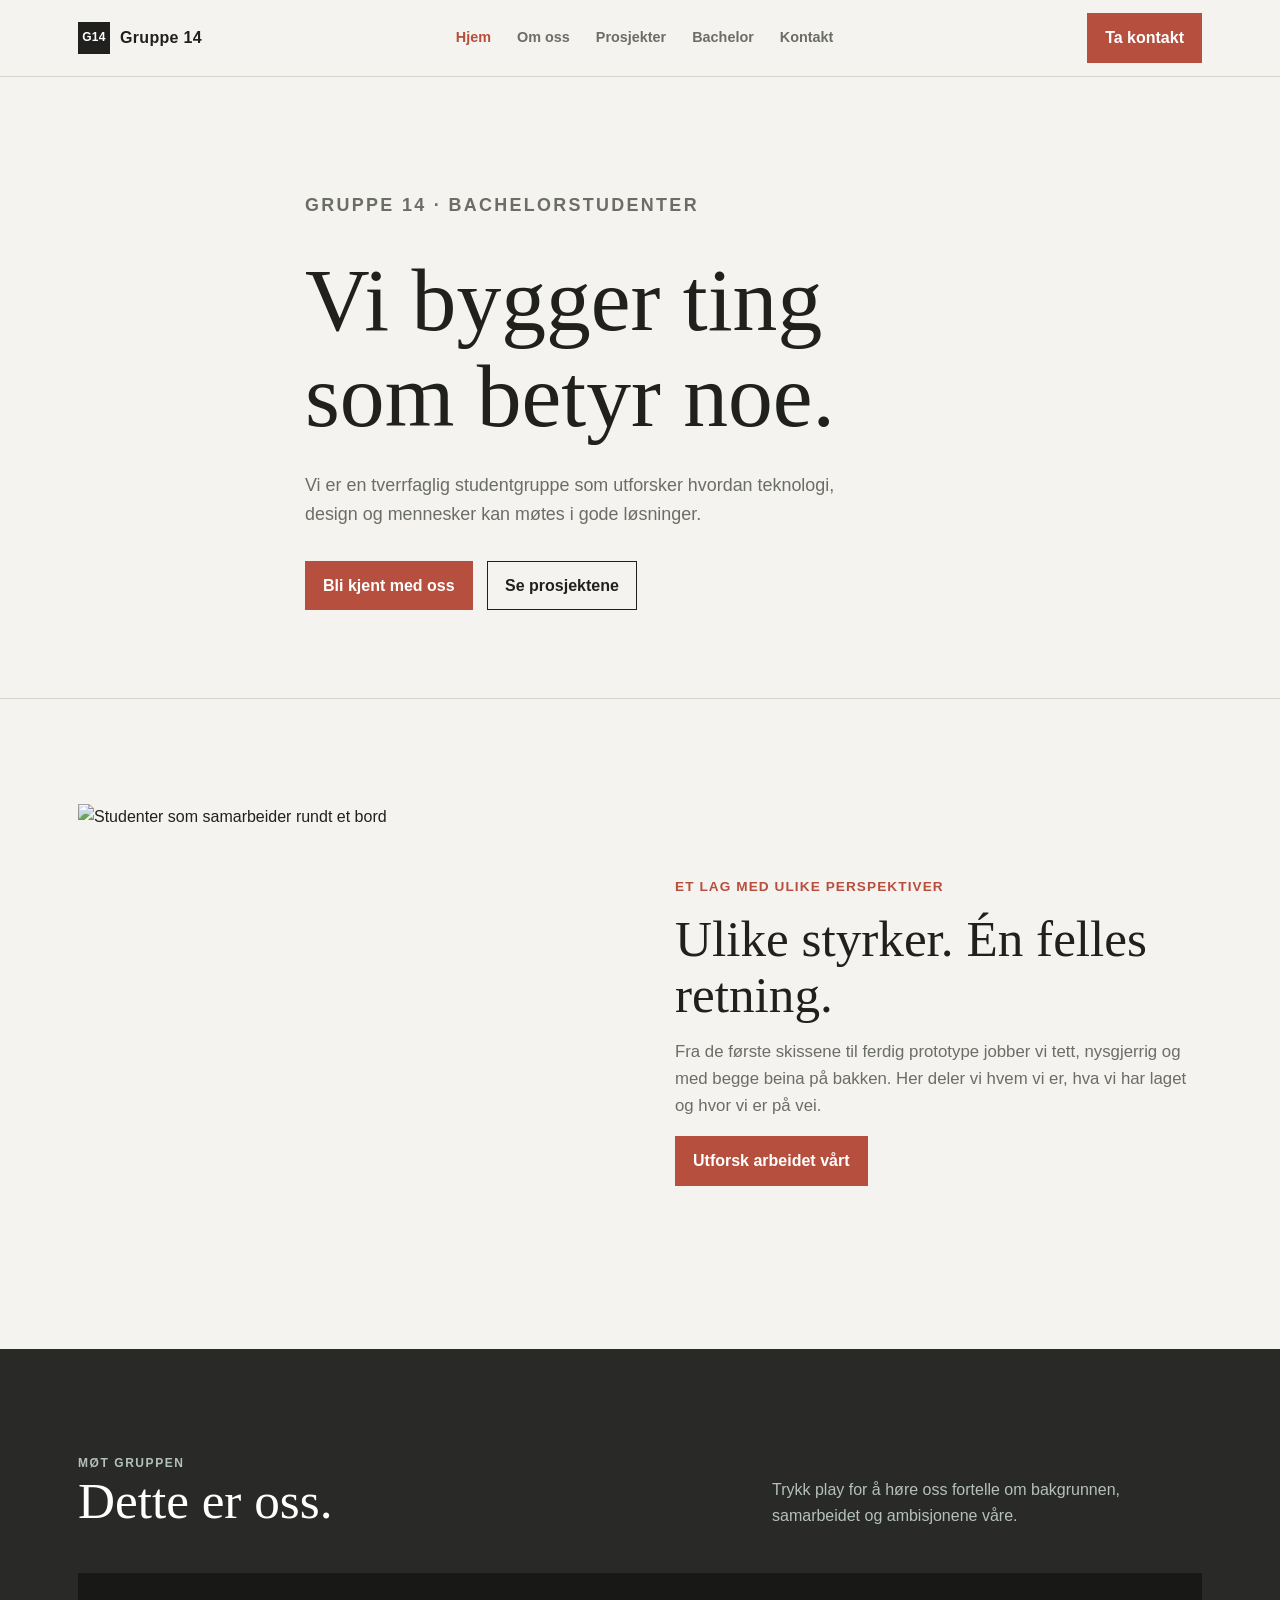
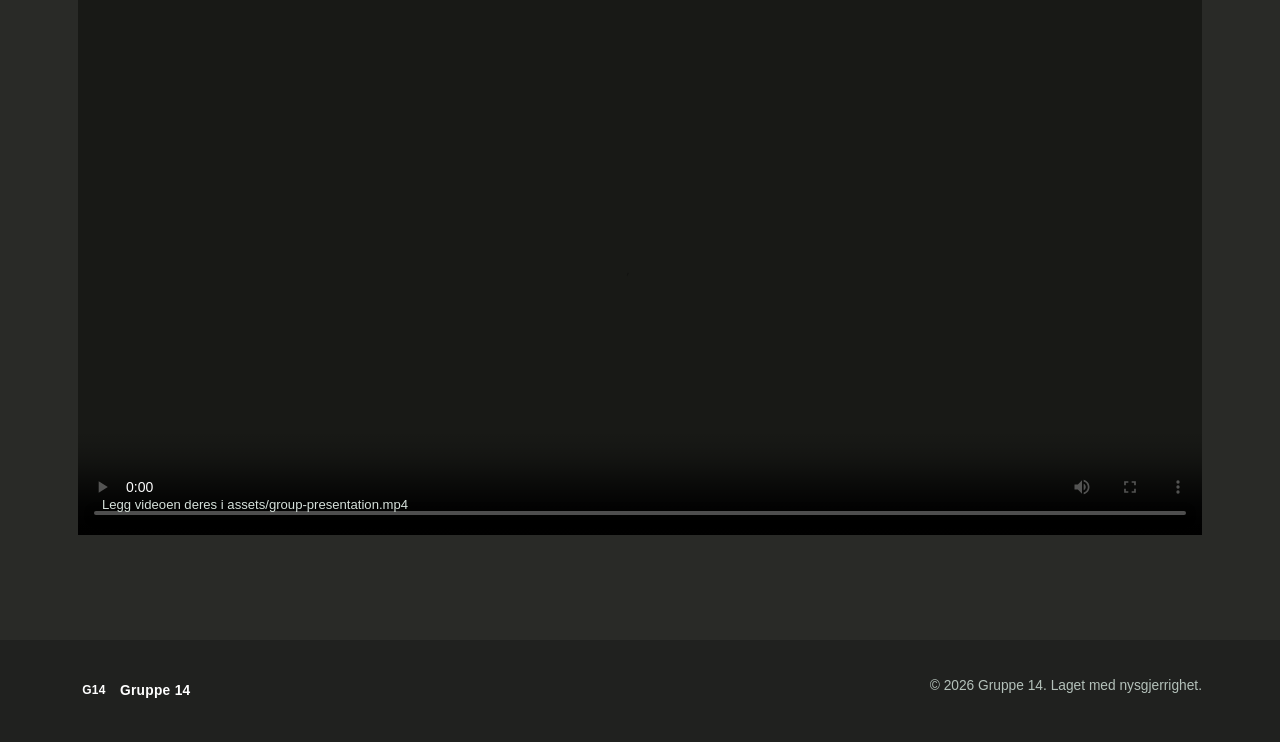
==== commit 0e174ebe: "Merge branch 'main' into elise1" ====
--- a/index.html
+++ b/index.html
@@ -8,7 +8,7 @@
 </head>
 <body>
   <header class="site-header"><nav class="nav" aria-label="Hovedmeny">
-    <a class="logo" href="index.html"><span class="logo-mark">G14</span><span>Gruppe 14 </span></a>
+    <a class="logo" href="index.html"><span class="logo-mark">G14</span><span>Gruppe 14</span></a>
     <div class="nav-links"><a class="active" href="index.html">Hjem</a><a href="about.html">Om oss</a><a href="projects.html">Prosjekter</a><a href="bachelor.html">Bachelor</a><a href="contact.html">Kontakt</a></div>
     <a class="nav-cta" href="contact.html">Ta kontakt</a>
   </nav></header>
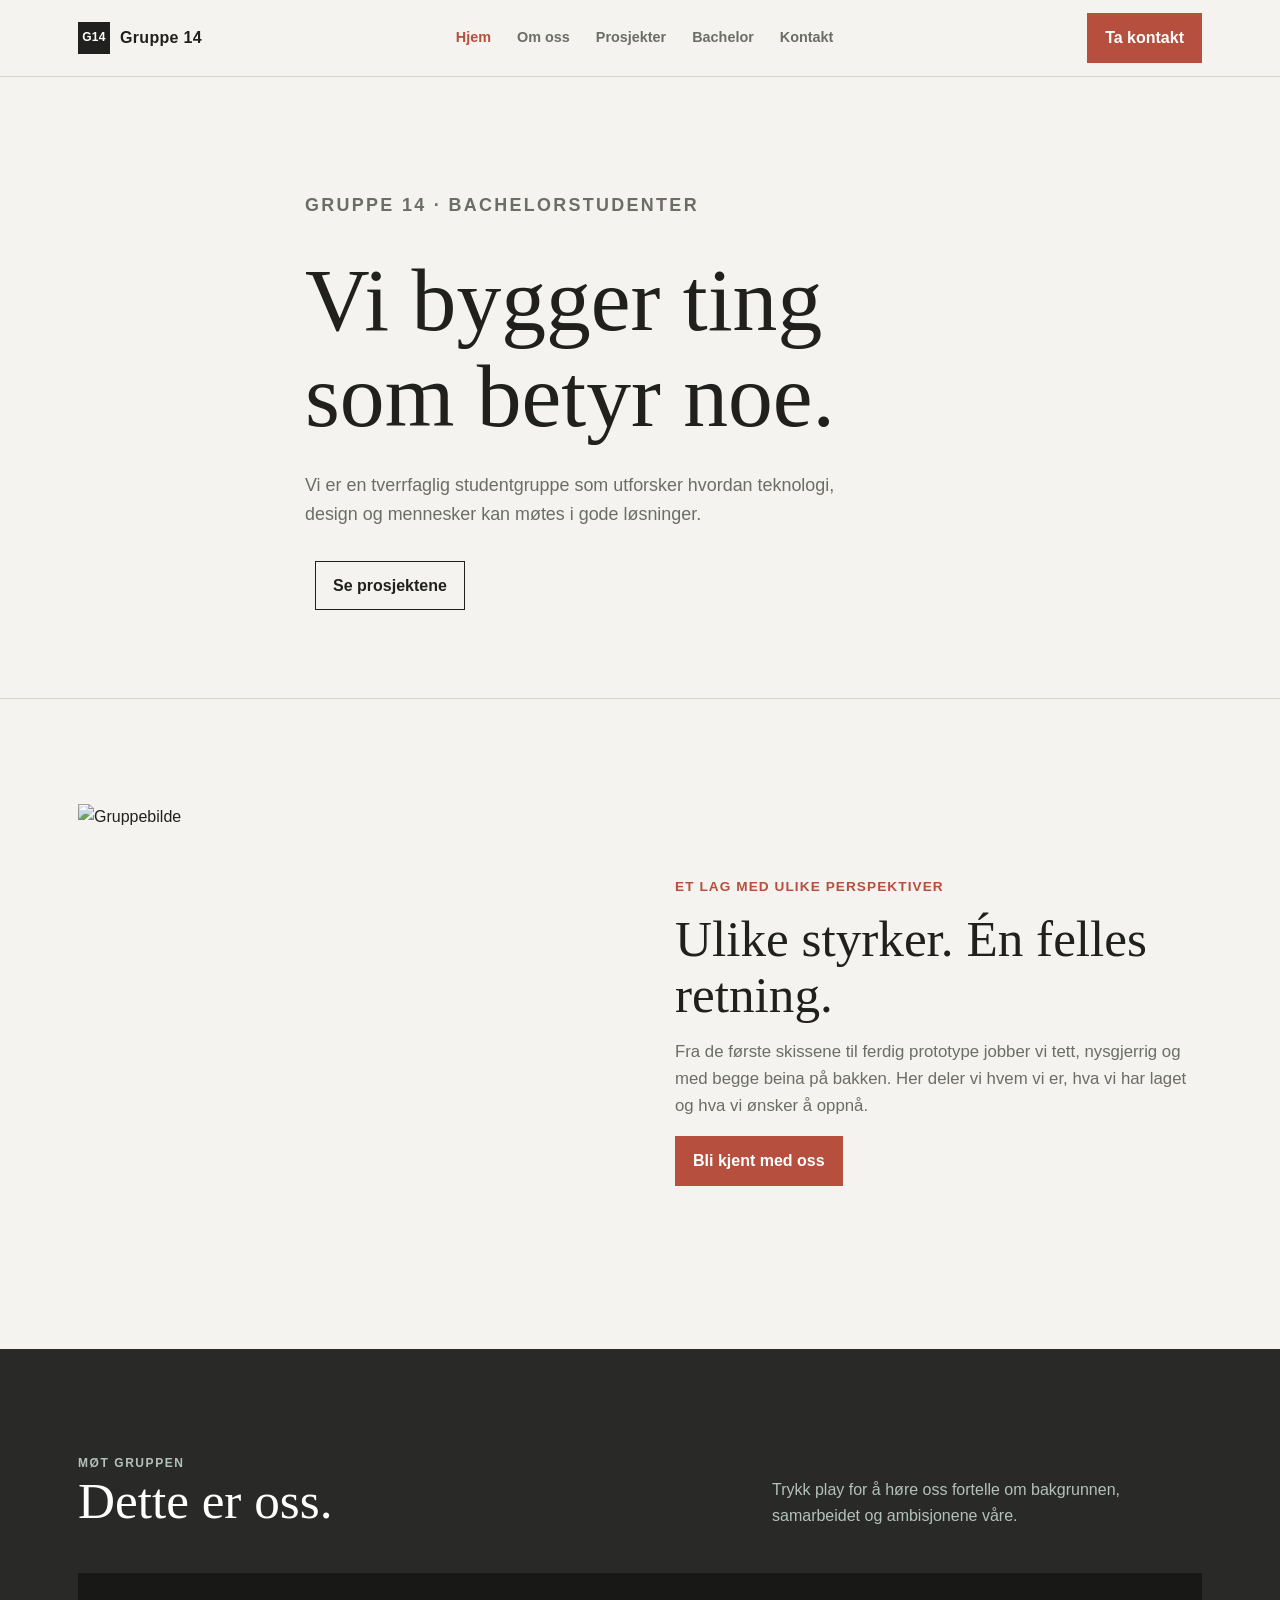
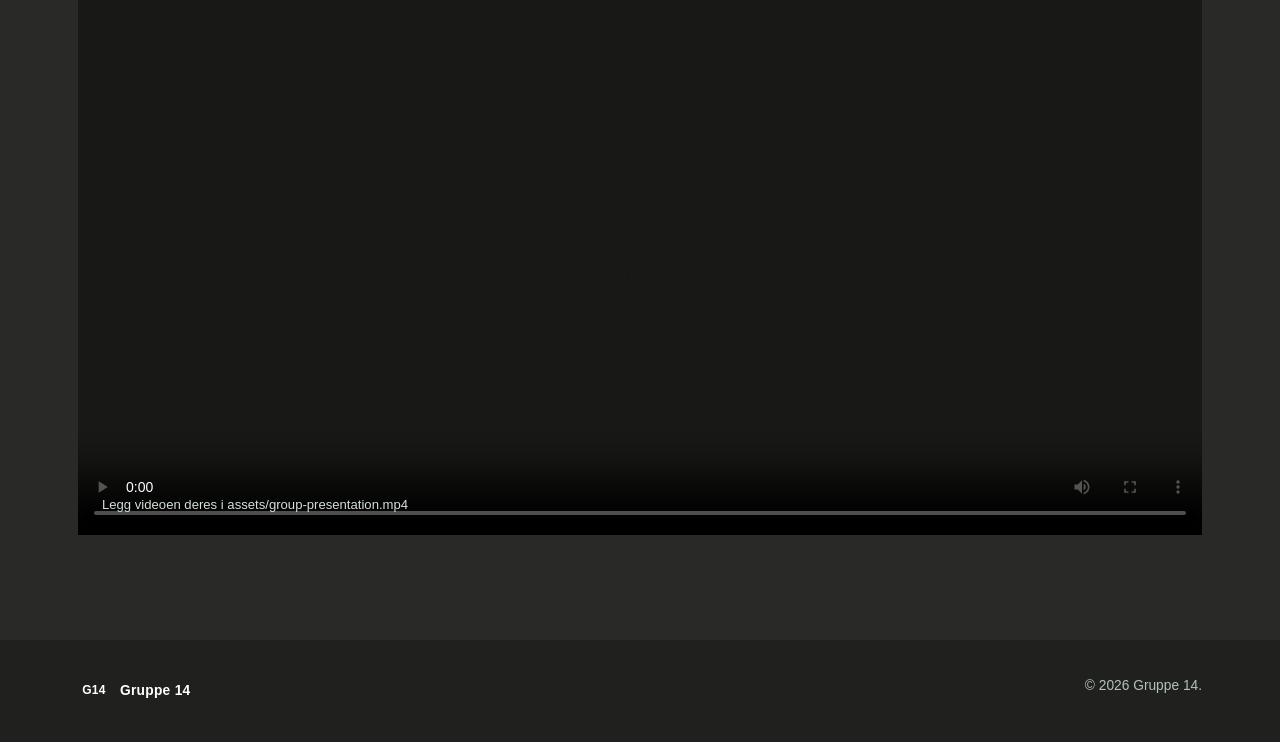
==== commit 20a99dbb: "Oppdatert branch" ====
--- a/index.html
+++ b/index.html
@@ -8,8 +8,11 @@
 </head>
 <body>
   <header class="site-header"><nav class="nav" aria-label="Hovedmeny">
-    <a class="logo" href="index.html"><span class="logo-mark">G14</span><span>Gruppe 14</span></a>
-    <div class="nav-links"><a class="active" href="index.html">Hjem</a><a href="about.html">Om oss</a><a href="projects.html">Prosjekter</a><a href="bachelor.html">Bachelor</a><a href="contact.html">Kontakt</a></div>
+    <a class="logo" href="index.html"><span class="logo-mark">G14</span>
+      <span>Gruppe 14</span></a>
+    <div class="nav-links"><a class="active" href="index.html">Hjem</a><a href="about.html">Om oss</a>
+      <a href="projects.html">Prosjekter</a><a href="bachelor.html">Bachelor</a>
+      <a href="contact.html">Kontakt</a></div>
     <a class="nav-cta" href="contact.html">Ta kontakt</a>
   </nav></header>
 
@@ -18,21 +21,25 @@
       <p class="eyebrow">Gruppe 14 · Bachelorstudenter</p>
       <h1>Vi bygger ting som betyr noe.</h1>
       <p>Vi er en tverrfaglig studentgruppe som utforsker hvordan teknologi, design og mennesker kan møtes i gode løsninger.</p>
-        <a class="button button-light" href="about.html">Bli kjent med oss</a>
       <a class="button button-quiet" href="projects.html">Se prosjektene</a>
     </div></section>
 
     <section class="section"><div class="container intro-grid">
-      <img src="https://images.unsplash.com/photo-1521737711867-e3b97375f902?auto=format&fit=crop&w=1000&q=85" alt="Studenter som samarbeider rundt et bord">
-      <div><p class="kicker">Et lag med ulike perspektiver</p><h2>Ulike styrker. Én felles retning.</h2><p class="prose">Fra de første skissene til ferdig prototype jobber vi tett, nysgjerrig og med begge beina på bakken. Her deler vi hvem vi er, hva vi har laget og hvor vi er på vei.</p><a class="button" href="projects.html">Utforsk arbeidet vårt</a></div>
+      <img src="https://images.unsplash.com/photo-1521737711867-e3b97375f902?auto=format&fit=crop&w=1000&q=85" alt="Gruppebilde">
+      <div><p class="kicker">Et lag med ulike perspektiver</p>
+        <h2>Ulike styrker. Én felles retning.</h2>
+        <p class="prose">Fra de første skissene til ferdig prototype jobber vi tett, nysgjerrig og med begge beina på bakken. Her deler vi hvem vi er, hva vi har laget og hva vi ønsker å oppnå.</p>
+        <a class="button" href="about.html">Bli kjent med oss</a></div>
     </div></section>
 
     <section class="section dark-band"><div class="container">
       <div class="section-head"><div><p class="eyebrow">Møt gruppen</p><h2>Dette er oss.</h2></div><p>Trykk play for å høre oss fortelle om bakgrunnen, samarbeidet og ambisjonene våre.</p></div>
-      <div class="video-frame"><video controls preload="metadata" poster="https://images.unsplash.com/photo-1529156069898-49953e39b3ac?auto=format&fit=crop&w=1400&q=80"><source src="assets/group-presentation.mp4" type="video/mp4">Nettleseren din støtter ikke videoavspilling.</video><span class="video-note">Legg videoen deres i assets/group-presentation.mp4</span></div>
+      <div class="video-frame"><video controls preload="metadata" poster="https://images.unsplash.com/photo-1529156069898-49953e39b3ac?auto=format&fit=crop&w=1400&q=80">
+        <source src="assets/group-presentation.mp4" type="video/mp4">Nettleseren din støtter ikke videoavspilling.</video>
+        <span class="video-note">Legg videoen deres i assets/group-presentation.mp4</span></div>
     </div></section>
   </main>
-  <footer class="site-footer"><div class="container footer-row"><a class="logo" href="index.html"><span class="logo-mark">G14</span><span>Gruppe 14</span></a><span>© <span data-year></span> Gruppe 14. Laget med nysgjerrighet.</span></div></footer>
+  <footer class="site-footer"><div class="container footer-row"><a class="logo" href="index.html"><span class="logo-mark">G14</span><span>Gruppe 14</span></a><span>© <span data-year></span> Gruppe 14.</span></div></footer>
   <script src="script.js"></script>
 </body>
 </html>
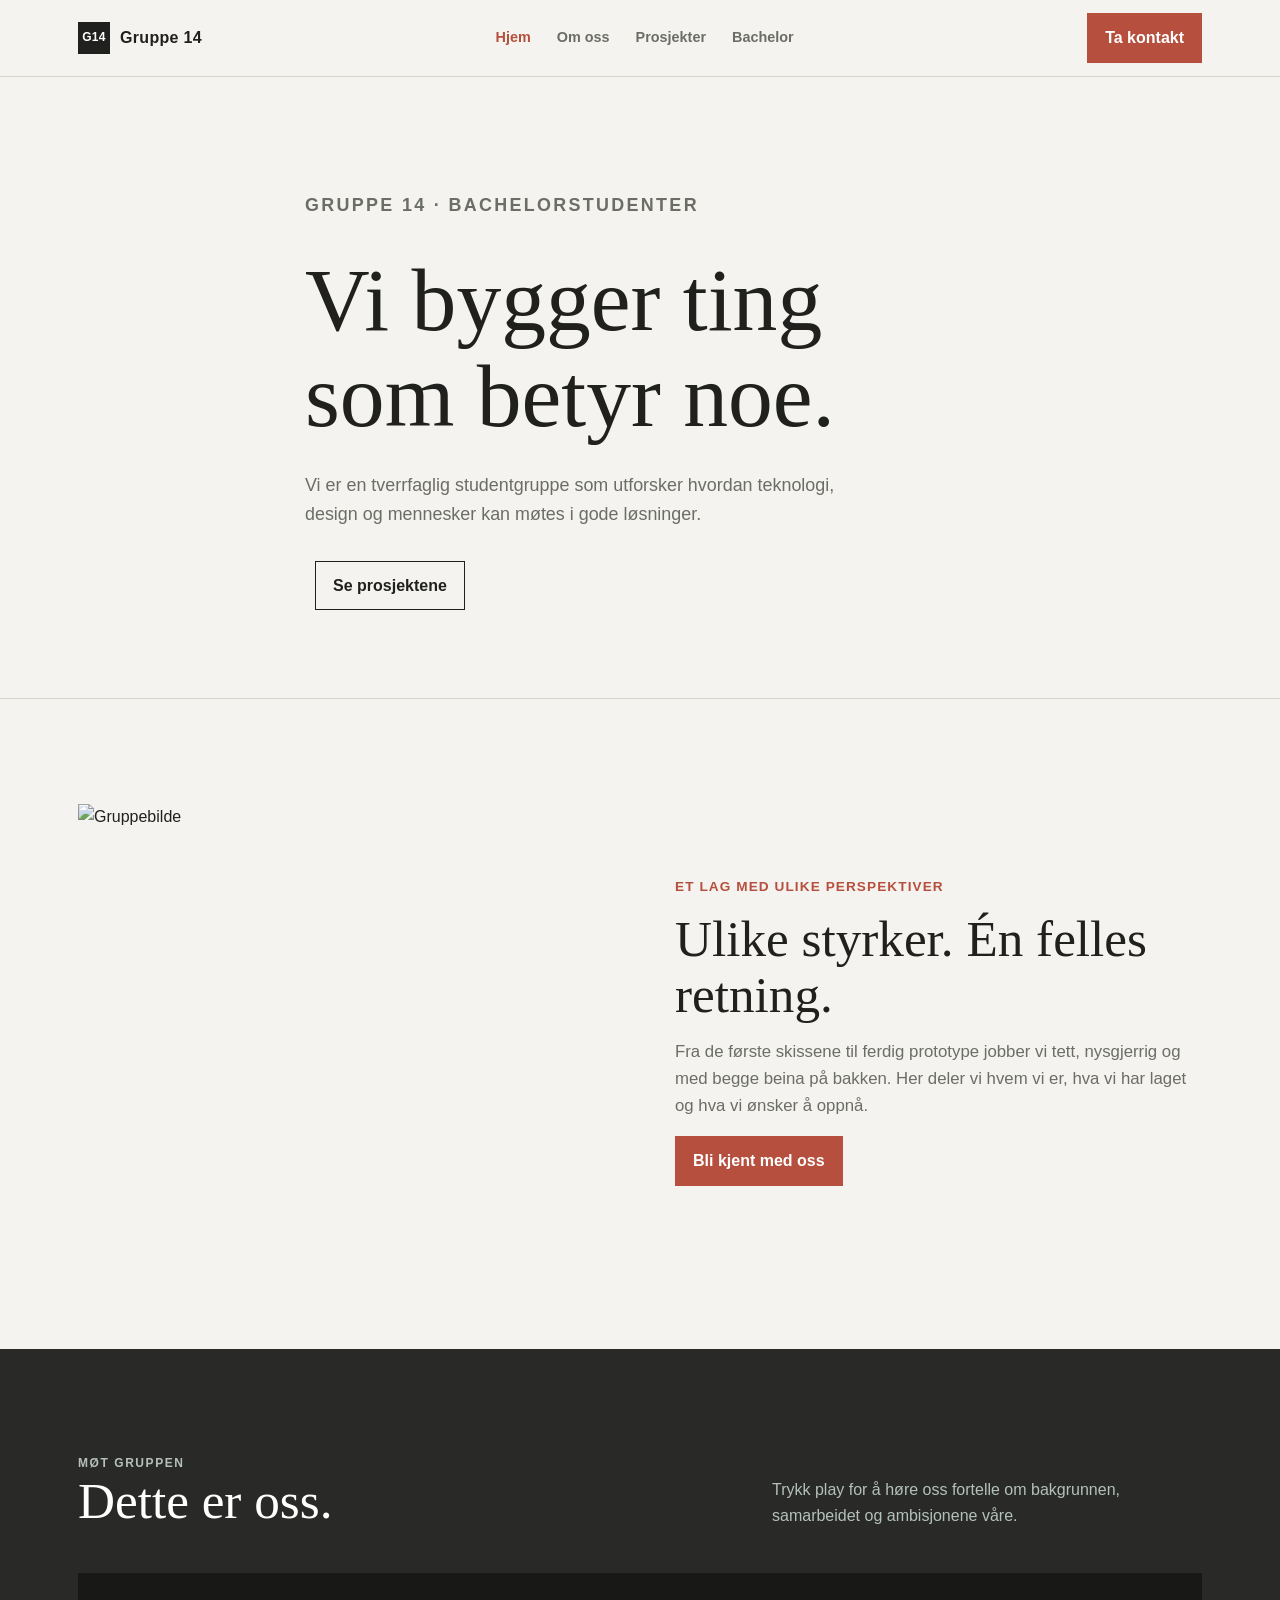
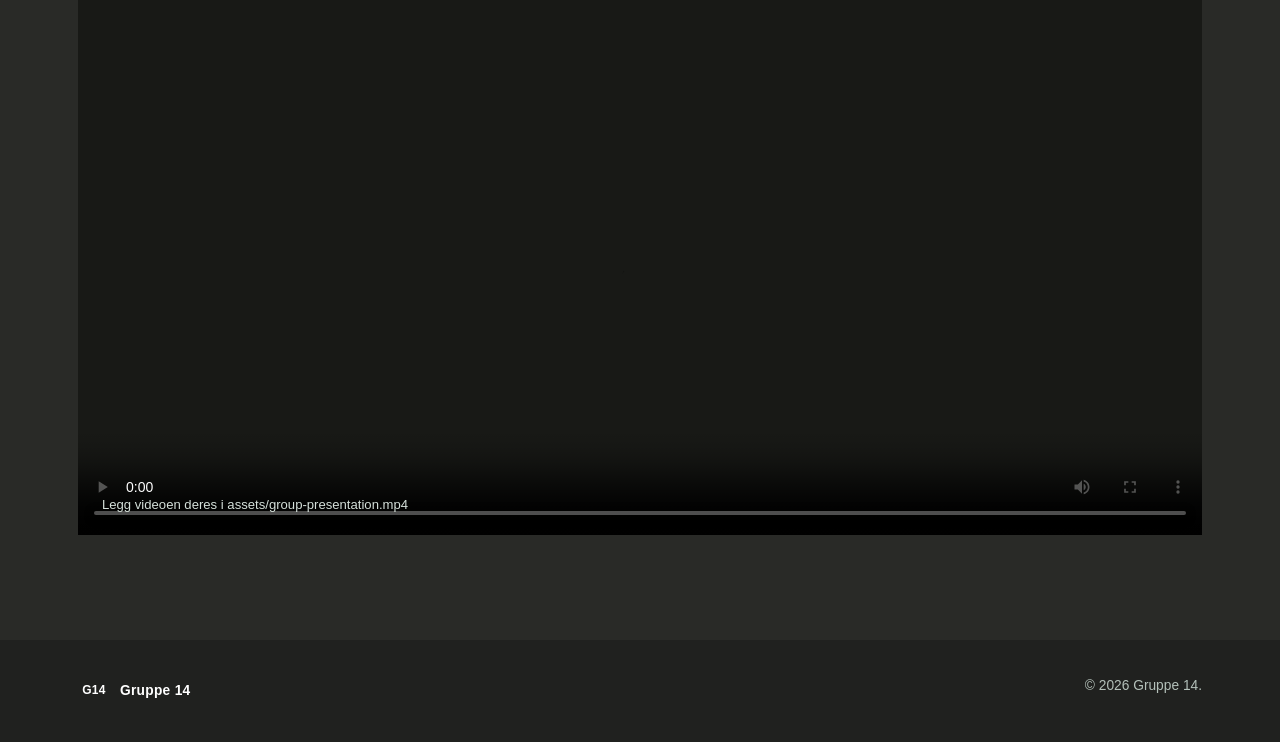
==== commit 58e6c173: "Fjernet Kontakt fra header" ====
--- a/index.html
+++ b/index.html
@@ -12,7 +12,8 @@
       <span>Gruppe 14</span></a>
     <div class="nav-links"><a class="active" href="index.html">Hjem</a><a href="about.html">Om oss</a>
       <a href="projects.html">Prosjekter</a><a href="bachelor.html">Bachelor</a>
-      <a href="contact.html">Kontakt</a></div>
+     <!-- <a href="contact.html">Kontakt</a> -->
+    </div>
     <a class="nav-cta" href="contact.html">Ta kontakt</a>
   </nav></header>
 
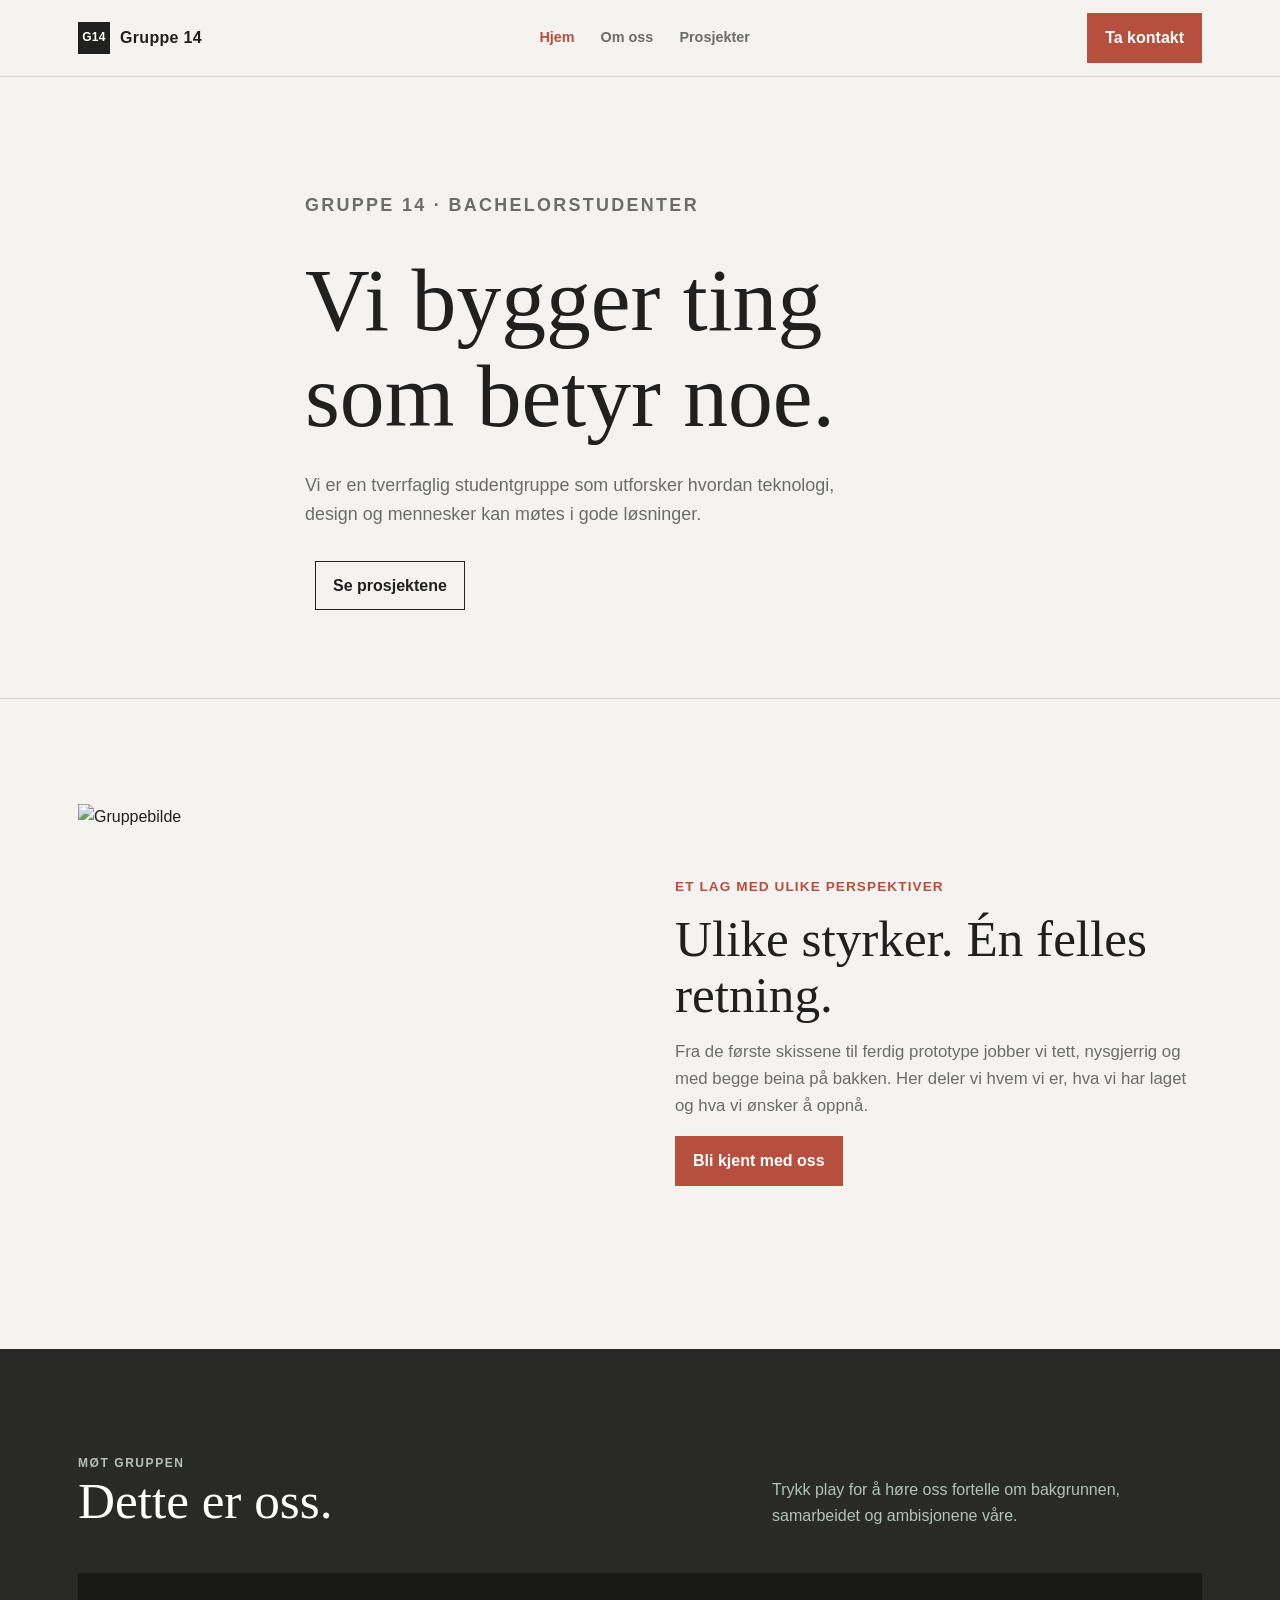
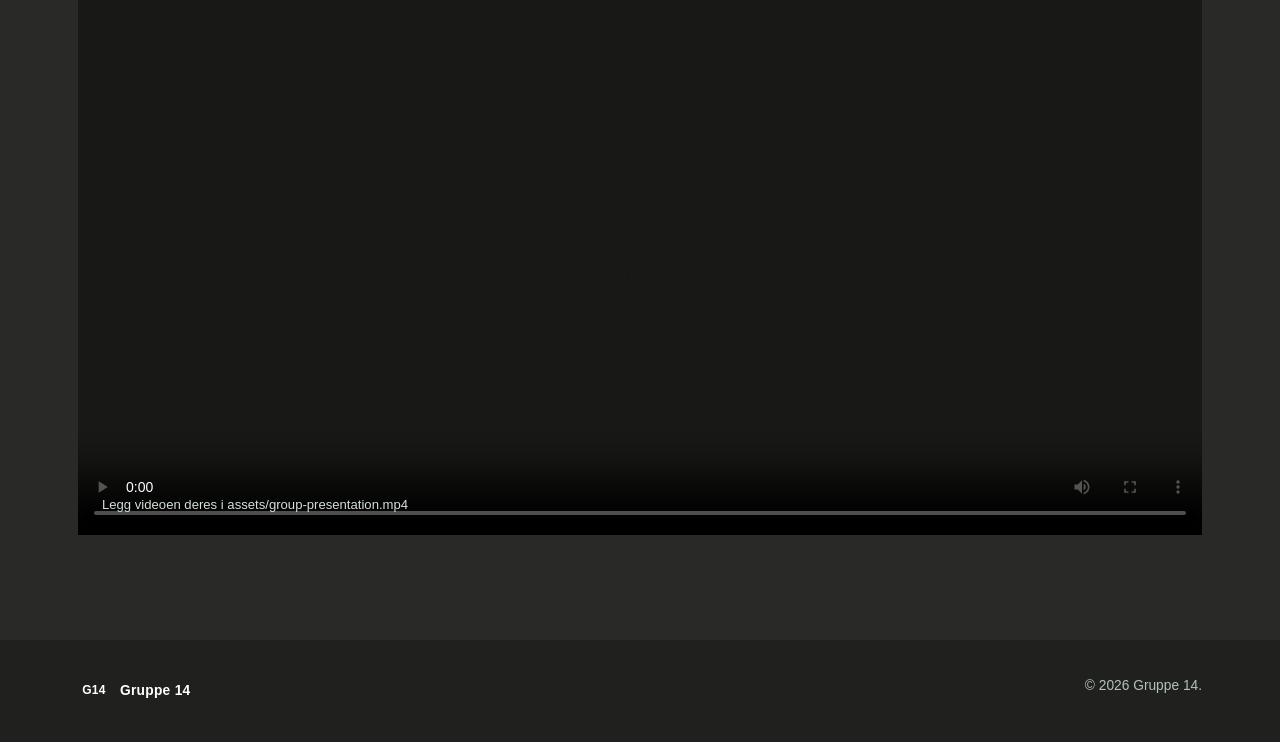
==== commit ca11205a: "FJernet prosjekt siden siden den ikke er relevant enda." ====
--- a/index.html
+++ b/index.html
@@ -11,7 +11,7 @@
     <a class="logo" href="index.html"><span class="logo-mark">G14</span>
       <span>Gruppe 14</span></a>
     <div class="nav-links"><a class="active" href="index.html">Hjem</a><a href="about.html">Om oss</a>
-      <a href="projects.html">Prosjekter</a><a href="bachelor.html">Bachelor</a>
+      <a href="projects.html">Prosjekter</a>
      <!-- <a href="contact.html">Kontakt</a> -->
     </div>
     <a class="nav-cta" href="contact.html">Ta kontakt</a>
--- a/styles.css
+++ b/styles.css
@@ -12,7 +12,8 @@
 
 * { box-sizing: border-box; }
 html { scroll-behavior: smooth; }
-body { margin: 0; color: var(--ink); background: var(--paper); font-family: var(--body); line-height: 1.6; }
+body { margin: 0; min-height: 100vh; display: flex; flex-direction: column; color: var(--ink); background: var(--paper); font-family: var(--body); line-height: 1.6; }
+main { flex: 1 0 auto; display: flex; flex-direction: column; }
 a { color: inherit; text-decoration: none; }
 img { display: block; max-width: 100%; }
 
@@ -44,6 +45,30 @@
 .section-head p { max-width: 430px; margin: 0; color: var(--muted); }
 .section-head.center { flex-direction: column; align-items: center; text-align: center; gap: 14px; }
 .section-head.center p { max-width: 480px; }
+.group-about {
+  padding: 90px 0;
+  border-bottom: 1px solid var(--line);
+}
+
+.group-about-content {
+  max-width: 760px;
+  text-align: center;
+}
+
+.group-about h2 {
+  margin-bottom: 28px;
+}
+
+.group-about-content > p:not(.kicker) {
+  max-width: 680px;
+  margin: 0 auto 18px;
+  color: var(--muted);
+  font-size: 1.05rem;
+  line-height: 1.8;
+}
+.team-section {
+  padding-top: 80px;
+}
 .intro-grid { display: grid; grid-template-columns: 1fr 1fr; gap: 70px; align-items: center; }
 .intro-grid img { width: 100%; height: 440px; object-fit: cover; border-radius: 0; filter: saturate(.7); }
 .kicker { color: var(--accent); font-size: .85rem; font-weight: 800; letter-spacing: .08em; text-transform: uppercase; }
@@ -82,6 +107,7 @@
 .video-note { position: absolute; inset: auto 24px 20px; color: #d5e0da; font-size: .82rem; pointer-events: none; }
 
 .page-hero { padding: 100px 0 80px; background: #e8e6df; border-bottom: 1px solid var(--line); }
+.page-hero.fill { flex: 1 0 auto; border-bottom: 0; }
 .page-hero p { max-width: 620px; margin: 24px 0 0; color: var(--muted); font-size: 1.12rem; }
 .timeline { display: grid; grid-template-columns: 150px 1fr; gap: 24px; padding: 30px 0; border-top: 1px solid var(--line); }
 .timeline:last-child { border-bottom: 1px solid var(--line); }
@@ -90,7 +116,7 @@
 
 .contact-layout { display: grid; grid-template-columns: .8fr 1.2fr; gap: 80px; align-items: start; }
 .contact-details { color: var(--muted); }
-.contact-details a { color: var(--accent-dark); font-weight: 700; }
+.contact-details a:not(.button) { color: var(--accent-dark); font-weight: 700; }
 .contact-card { padding: 34px; background: var(--white); border: 1px solid var(--line); }
 .contact-card h3 { margin-bottom: 18px; }
 .contact-reasons { margin: 0 0 24px; padding: 0; list-style: none; }
